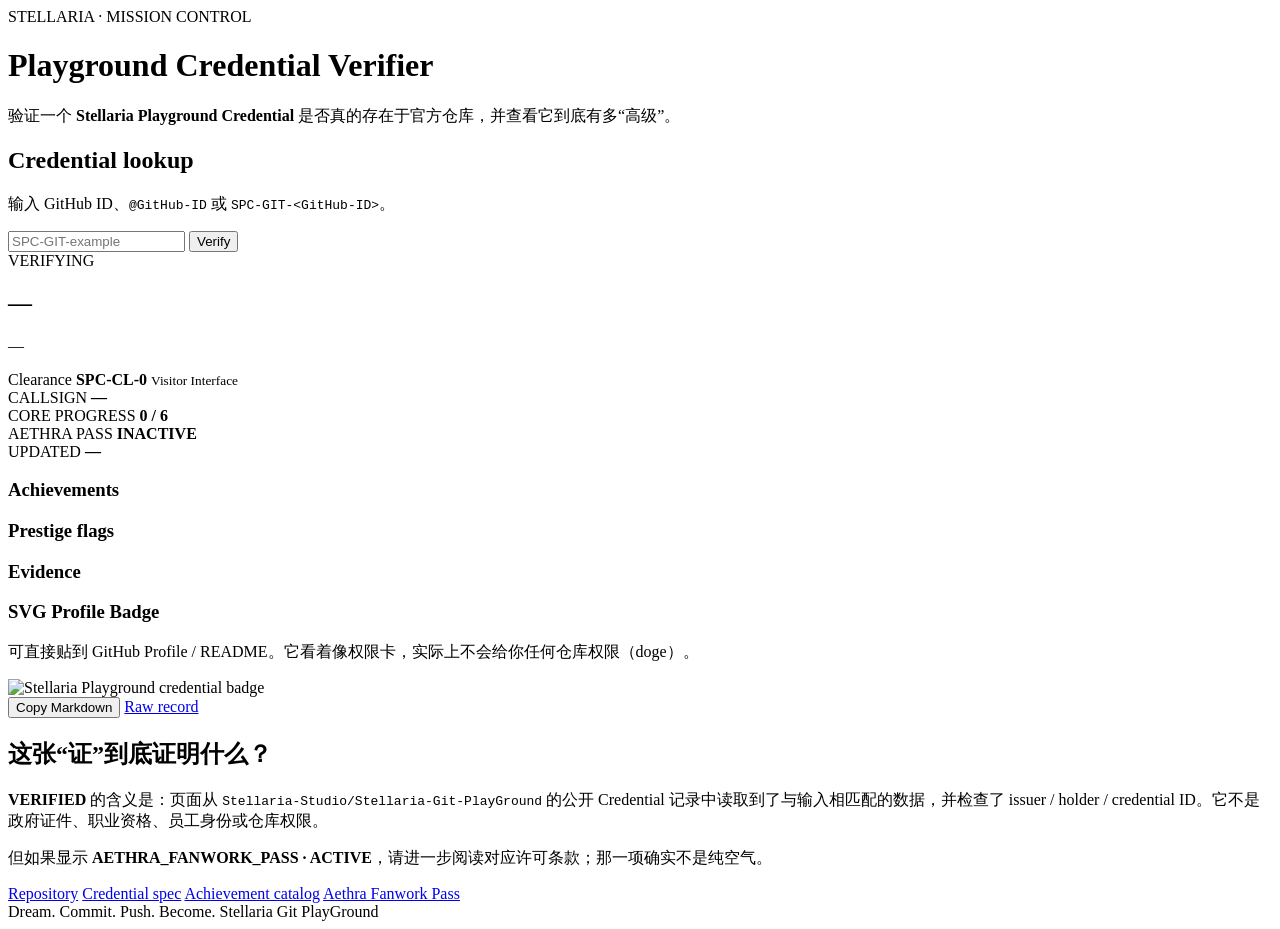
==== site/index.html @ a42d2d51 "feat(site): add credential verifier UI" ====
<!doctype html>
<html lang="zh-CN">
<head>
  <meta charset="utf-8" />
  <meta name="viewport" content="width=device-width, initial-scale=1" />
  <meta name="theme-color" content="#0b1020" />
  <title>Stellaria Playground Credential Verifier</title>
  <meta name="description" content="Verify Stellaria Git PlayGround credentials, achievements, clearance and Aethra Fanwork Pass status." />
  <link rel="stylesheet" href="./styles.css" />
</head>
<body>
  <main class="shell">
    <header class="hero">
      <div class="eyebrow">STELLARIA · MISSION CONTROL</div>
      <h1>Playground Credential Verifier</h1>
      <p>验证一个 <strong>Stellaria Playground Credential</strong> 是否真的存在于官方仓库，并查看它到底有多“高级”。</p>
    </header>

    <section class="panel lookup" aria-labelledby="lookup-title">
      <div>
        <h2 id="lookup-title">Credential lookup</h2>
        <p>输入 GitHub ID、<code>@GitHub-ID</code> 或 <code>SPC-GIT-&lt;GitHub-ID&gt;</code>。</p>
      </div>
      <form id="lookup-form">
        <input id="credential-input" name="credential" autocomplete="off" spellcheck="false" placeholder="SPC-GIT-example" aria-label="Credential ID or GitHub login" />
        <button type="submit">Verify</button>
      </form>
      <div id="status" class="status" role="status" aria-live="polite"></div>
    </section>

    <section id="result" class="panel credential hidden" aria-live="polite">
      <div class="credential-head">
        <div>
          <div id="verify-chip" class="verify-chip">VERIFYING</div>
          <h2 id="credential-id">—</h2>
          <p id="holder">—</p>
        </div>
        <div class="clearance-block">
          <span>Clearance</span>
          <strong id="clearance-code">SPC-CL-0</strong>
          <small id="clearance-title">Visitor Interface</small>
        </div>
      </div>

      <div class="grid">
        <article class="metric">
          <span>CALLSIGN</span>
          <strong id="callsign">—</strong>
        </article>
        <article class="metric">
          <span>CORE PROGRESS</span>
          <strong id="core-progress">0 / 6</strong>
        </article>
        <article class="metric">
          <span>AETHRA PASS</span>
          <strong id="aethra-pass">INACTIVE</strong>
        </article>
        <article class="metric">
          <span>UPDATED</span>
          <strong id="updated-at">—</strong>
        </article>
      </div>

      <div class="section-block">
        <h3>Achievements</h3>
        <div id="achievements" class="chips"></div>
      </div>

      <div class="section-block">
        <h3>Prestige flags</h3>
        <div id="prestige" class="chips muted-chips"></div>
      </div>

      <div class="section-block">
        <h3>Evidence</h3>
        <div id="evidence" class="evidence"></div>
      </div>

      <div class="section-block badge-zone">
        <div>
          <h3>SVG Profile Badge</h3>
          <p>可直接贴到 GitHub Profile / README。它看着像权限卡，实际上不会给你任何仓库权限（doge）。</p>
        </div>
        <img id="badge" alt="Stellaria Playground credential badge" />
        <div class="actions">
          <button id="copy-badge" type="button">Copy Markdown</button>
          <a id="record-link" href="#" target="_blank" rel="noreferrer">Raw record</a>
        </div>
      </div>
    </section>

    <section class="panel notes">
      <h2>这张“证”到底证明什么？</h2>
      <p><strong>VERIFIED</strong> 的含义是：页面从 <code>Stellaria-Studio/Stellaria-Git-PlayGround</code> 的公开 Credential 记录中读取到了与输入相匹配的数据，并检查了 issuer / holder / credential ID。它不是政府证件、职业资格、员工身份或仓库权限。</p>
      <p>但如果显示 <strong>AETHRA_FANWORK_PASS · ACTIVE</strong>，请进一步阅读对应许可条款；那一项确实不是纯空气。</p>
      <div class="links">
        <a href="https://github.com/Stellaria-Studio/Stellaria-Git-PlayGround" target="_blank" rel="noreferrer">Repository</a>
        <a href="./CREDENTIALS.md">Credential spec</a>
        <a href="./ACHIEVEMENTS.md">Achievement catalog</a>
        <a href="./AETHRA-FANWORK-PASS.md">Aethra Fanwork Pass</a>
      </div>
    </section>

    <footer>
      <span>Dream. Commit. Push. Become.</span>
      <span>Stellaria Git PlayGround</span>
    </footer>
  </main>

  <script src="./app.js" defer></script>
</body>
</html>
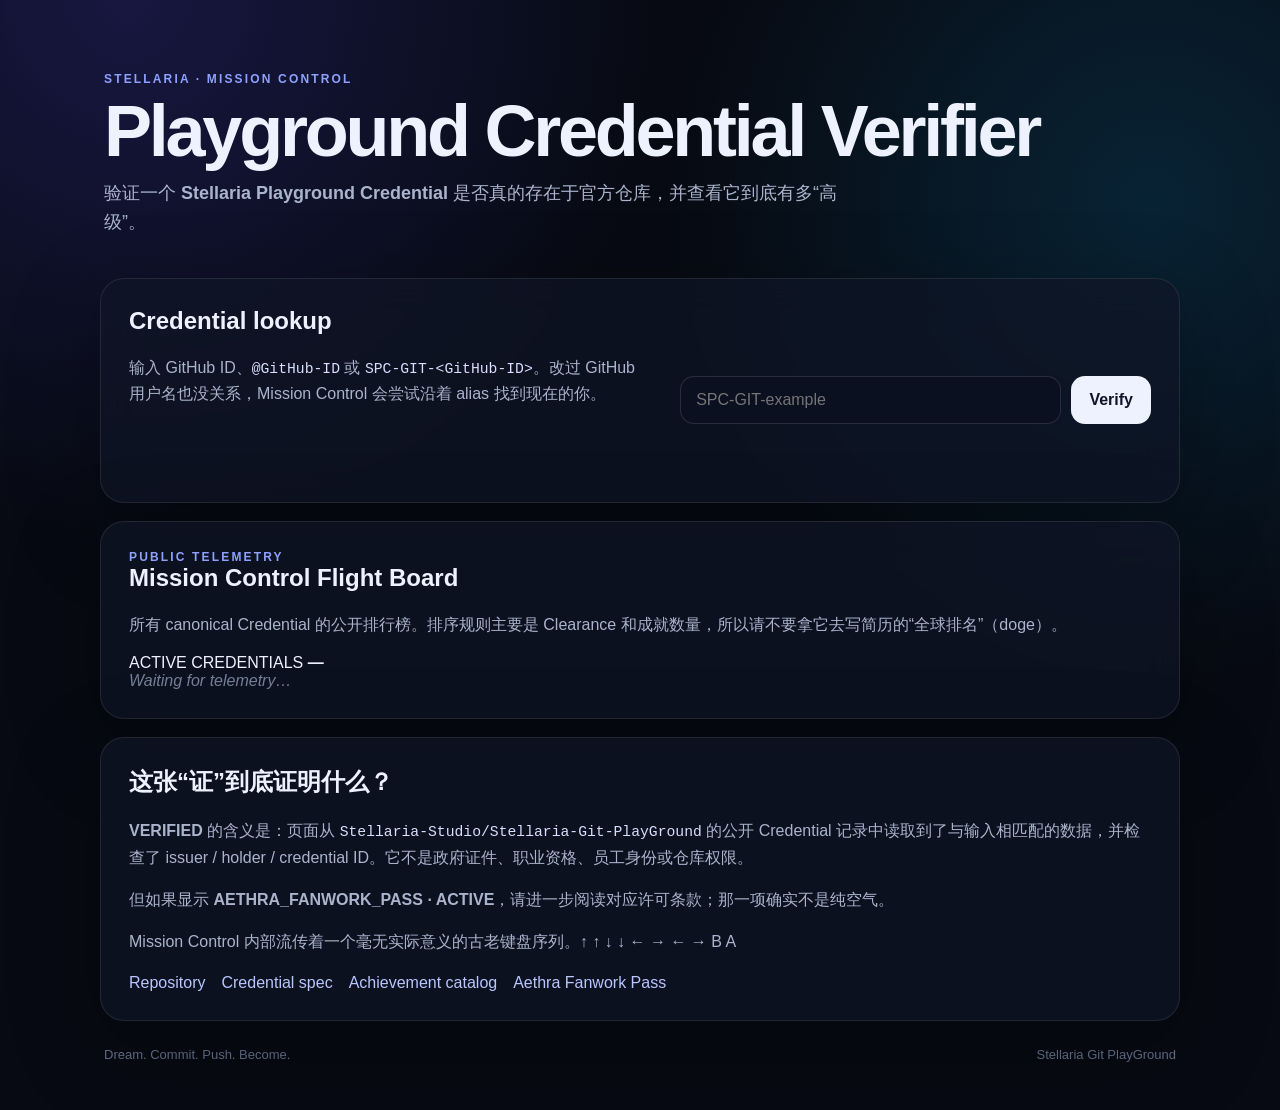
==== commit 31f3a105: "feat(site): add Mission Control flight board" ====
--- a/site/index.html
+++ b/site/index.html
@@ -19,7 +19,7 @@
     <section class="panel lookup" aria-labelledby="lookup-title">
       <div>
         <h2 id="lookup-title">Credential lookup</h2>
-        <p>输入 GitHub ID、<code>@GitHub-ID</code> 或 <code>SPC-GIT-&lt;GitHub-ID&gt;</code>。</p>
+        <p>输入 GitHub ID、<code>@GitHub-ID</code> 或 <code>SPC-GIT-&lt;GitHub-ID&gt;</code>。改过 GitHub 用户名也没关系，Mission Control 会尝试沿着 alias 找到现在的你。</p>
       </div>
       <form id="lookup-form">
         <input id="credential-input" name="credential" autocomplete="off" spellcheck="false" placeholder="SPC-GIT-example" aria-label="Credential ID or GitHub login" />
@@ -56,8 +56,16 @@
           <strong id="aethra-pass">INACTIVE</strong>
         </article>
         <article class="metric">
+          <span>SIGNAL SCORE</span>
+          <strong id="signal-score">0</strong>
+        </article>
+        <article class="metric">
           <span>UPDATED</span>
           <strong id="updated-at">—</strong>
+        </article>
+        <article class="metric">
+          <span>SUBJECT</span>
+          <strong id="subject-id">—</strong>
         </article>
       </div>
 
@@ -69,6 +77,11 @@
       <div class="section-block">
         <h3>Prestige flags</h3>
         <div id="prestige" class="chips muted-chips"></div>
+      </div>
+
+      <div class="section-block">
+        <h3>Known aliases</h3>
+        <div id="aliases" class="chips muted-chips"></div>
       </div>
 
       <div class="section-block">
@@ -89,10 +102,28 @@
       </div>
     </section>
 
+    <section class="panel flight-board" aria-labelledby="flight-board-title">
+      <div class="flight-board-head">
+        <div>
+          <div class="eyebrow">PUBLIC TELEMETRY</div>
+          <h2 id="flight-board-title">Mission Control Flight Board</h2>
+          <p>所有 canonical Credential 的公开排行榜。排序规则主要是 Clearance 和成就数量，所以请不要拿它去写简历的“全球排名”（doge）。</p>
+        </div>
+        <div class="board-stats">
+          <span>ACTIVE CREDENTIALS</span>
+          <strong id="credential-count">—</strong>
+        </div>
+      </div>
+      <div id="roster" class="roster">
+        <div class="empty">Waiting for telemetry…</div>
+      </div>
+    </section>
+
     <section class="panel notes">
       <h2>这张“证”到底证明什么？</h2>
       <p><strong>VERIFIED</strong> 的含义是：页面从 <code>Stellaria-Studio/Stellaria-Git-PlayGround</code> 的公开 Credential 记录中读取到了与输入相匹配的数据，并检查了 issuer / holder / credential ID。它不是政府证件、职业资格、员工身份或仓库权限。</p>
       <p>但如果显示 <strong>AETHRA_FANWORK_PASS · ACTIVE</strong>，请进一步阅读对应许可条款；那一项确实不是纯空气。</p>
+      <p class="easter-hint">Mission Control 内部流传着一个毫无实际意义的古老键盘序列。↑ ↑ ↓ ↓ ← → ← → B A</p>
       <div class="links">
         <a href="https://github.com/Stellaria-Studio/Stellaria-Git-PlayGround" target="_blank" rel="noreferrer">Repository</a>
         <a href="./CREDENTIALS.md">Credential spec</a>
@@ -100,6 +131,11 @@
         <a href="./AETHRA-FANWORK-PASS.md">Aethra Fanwork Pass</a>
       </div>
     </section>
+
+    <div id="doge-mode" class="doge-mode hidden" role="status" aria-live="polite">
+      <strong>👗 TUITION PROTOCOL DETECTED</strong>
+      <span>Mission Control has absolutely no idea why this was considered a necessary feature.</span>
+    </div>
 
     <footer>
       <span>Dream. Commit. Push. Become.</span>
--- a/site/styles.css
+++ b/site/styles.css
@@ -0,0 +1,251 @@
+:root {
+  color-scheme: dark;
+  font-family: Inter, ui-sans-serif, -apple-system, BlinkMacSystemFont, "SF Pro Display", "Segoe UI", sans-serif;
+  background: #070a12;
+  color: #eef2ff;
+}
+
+* { box-sizing: border-box; }
+
+body {
+  margin: 0;
+  min-height: 100vh;
+  background:
+    radial-gradient(circle at 10% 0%, rgba(79, 70, 229, .22), transparent 34rem),
+    radial-gradient(circle at 90% 18%, rgba(14, 165, 233, .16), transparent 30rem),
+    #070a12;
+}
+
+a { color: #b9c6ff; text-decoration: none; }
+a:hover { color: #fff; }
+
+code {
+  font-family: "SFMono-Regular", Consolas, monospace;
+  font-size: .92em;
+  color: #d8defe;
+}
+
+.shell {
+  width: min(1080px, calc(100% - 32px));
+  margin: 0 auto;
+  padding: 72px 0 48px;
+}
+
+.hero { padding: 0 4px 22px; }
+.eyebrow {
+  font-size: 12px;
+  font-weight: 800;
+  letter-spacing: .18em;
+  color: #8ea1ff;
+}
+
+h1 {
+  margin: 10px 0 12px;
+  font-size: clamp(38px, 7vw, 72px);
+  line-height: .98;
+  letter-spacing: -.045em;
+}
+
+.hero p {
+  max-width: 760px;
+  margin: 0;
+  font-size: 18px;
+  line-height: 1.65;
+  color: #aab4cc;
+}
+
+.panel {
+  margin-top: 18px;
+  border: 1px solid rgba(255,255,255,.09);
+  border-radius: 24px;
+  background: rgba(16, 22, 38, .72);
+  box-shadow: 0 26px 90px rgba(0,0,0,.28);
+  backdrop-filter: blur(18px);
+  padding: 28px;
+}
+
+.panel h2, .panel h3 { margin-top: 0; }
+.panel p { color: #aab4cc; line-height: 1.65; }
+
+.lookup {
+  display: grid;
+  grid-template-columns: minmax(0, 1fr) minmax(300px, .9fr);
+  gap: 28px;
+  align-items: end;
+}
+
+form { display: flex; gap: 10px; }
+input {
+  min-width: 0;
+  flex: 1;
+  height: 48px;
+  border: 1px solid rgba(255,255,255,.12);
+  border-radius: 14px;
+  background: #0b1020;
+  color: #fff;
+  padding: 0 15px;
+  outline: none;
+  font: inherit;
+}
+input:focus { border-color: #7c8cff; box-shadow: 0 0 0 4px rgba(124,140,255,.12); }
+
+button {
+  border: 0;
+  border-radius: 14px;
+  padding: 0 18px;
+  min-height: 44px;
+  background: #eef2ff;
+  color: #101428;
+  font: inherit;
+  font-weight: 800;
+  cursor: pointer;
+}
+button:hover { filter: brightness(.93); }
+
+.status { grid-column: 1 / -1; min-height: 1.4em; color: #9ca9c2; }
+.status.error { color: #ff9b9b; }
+.status.ok { color: #8ee8bd; }
+.hidden { display: none; }
+
+.credential {
+  background:
+    linear-gradient(135deg, rgba(30,41,74,.85), rgba(11,16,32,.84)),
+    rgba(16, 22, 38, .72);
+}
+
+.credential-head {
+  display: flex;
+  justify-content: space-between;
+  gap: 22px;
+  align-items: flex-start;
+  padding-bottom: 24px;
+  border-bottom: 1px solid rgba(255,255,255,.08);
+}
+
+.verify-chip {
+  display: inline-flex;
+  padding: 6px 10px;
+  border-radius: 999px;
+  background: rgba(46, 204, 113, .13);
+  color: #91f1bb;
+  font-size: 11px;
+  font-weight: 900;
+  letter-spacing: .12em;
+}
+
+.credential-head h2 {
+  margin: 11px 0 5px;
+  font-family: "SFMono-Regular", Consolas, monospace;
+  font-size: clamp(19px, 3vw, 28px);
+}
+
+#holder { margin: 0; }
+
+.clearance-block {
+  min-width: 250px;
+  padding: 18px;
+  border-radius: 18px;
+  background: rgba(7,10,18,.62);
+  border: 1px solid rgba(255,255,255,.08);
+}
+.clearance-block span, .metric span {
+  display: block;
+  color: #7f8aa4;
+  font-size: 10px;
+  font-weight: 800;
+  letter-spacing: .14em;
+}
+.clearance-block strong { display: block; margin: 7px 0 4px; font-size: 24px; }
+.clearance-block small { color: #aab4cc; }
+
+.grid {
+  display: grid;
+  grid-template-columns: repeat(4, 1fr);
+  gap: 12px;
+  margin-top: 18px;
+}
+.metric {
+  min-height: 105px;
+  padding: 18px;
+  border-radius: 18px;
+  background: rgba(7,10,18,.48);
+  border: 1px solid rgba(255,255,255,.06);
+}
+.metric strong {
+  display: block;
+  margin-top: 13px;
+  font-size: 16px;
+  word-break: break-word;
+}
+
+.section-block {
+  margin-top: 24px;
+  padding-top: 22px;
+  border-top: 1px solid rgba(255,255,255,.08);
+}
+
+.chips { display: flex; flex-wrap: wrap; gap: 9px; }
+.chip {
+  padding: 7px 10px;
+  border: 1px solid rgba(142,161,255,.22);
+  border-radius: 999px;
+  background: rgba(89,104,255,.10);
+  color: #cbd4ff;
+  font-family: "SFMono-Regular", Consolas, monospace;
+  font-size: 12px;
+}
+.muted-chips .chip { background: rgba(255,255,255,.045); border-color: rgba(255,255,255,.08); color: #aab4cc; }
+.empty { color: #758099; font-style: italic; }
+
+.evidence { display: grid; gap: 10px; }
+.evidence a {
+  display: flex;
+  justify-content: space-between;
+  gap: 16px;
+  padding: 13px 15px;
+  border-radius: 14px;
+  background: rgba(7,10,18,.48);
+  border: 1px solid rgba(255,255,255,.06);
+}
+.evidence small { color: #7f8aa4; }
+
+.badge-zone img {
+  max-width: 100%;
+  min-height: 28px;
+  margin: 8px 0 14px;
+}
+.actions { display: flex; gap: 10px; align-items: center; flex-wrap: wrap; }
+.actions a {
+  min-height: 44px;
+  display: inline-flex;
+  align-items: center;
+  padding: 0 14px;
+  border-radius: 14px;
+  background: rgba(255,255,255,.06);
+}
+
+.links { display: flex; gap: 16px; flex-wrap: wrap; margin-top: 18px; }
+footer {
+  display: flex;
+  justify-content: space-between;
+  gap: 20px;
+  padding: 26px 4px 0;
+  color: #65708a;
+  font-size: 13px;
+}
+
+@media (max-width: 800px) {
+  .shell { padding-top: 42px; }
+  .lookup { grid-template-columns: 1fr; }
+  .grid { grid-template-columns: 1fr 1fr; }
+  .credential-head { flex-direction: column; }
+  .clearance-block { width: 100%; }
+}
+
+@media (max-width: 520px) {
+  .panel { padding: 20px; border-radius: 20px; }
+  form { flex-direction: column; }
+  button { min-height: 48px; }
+  .grid { grid-template-columns: 1fr; }
+  footer { flex-direction: column; }
+}
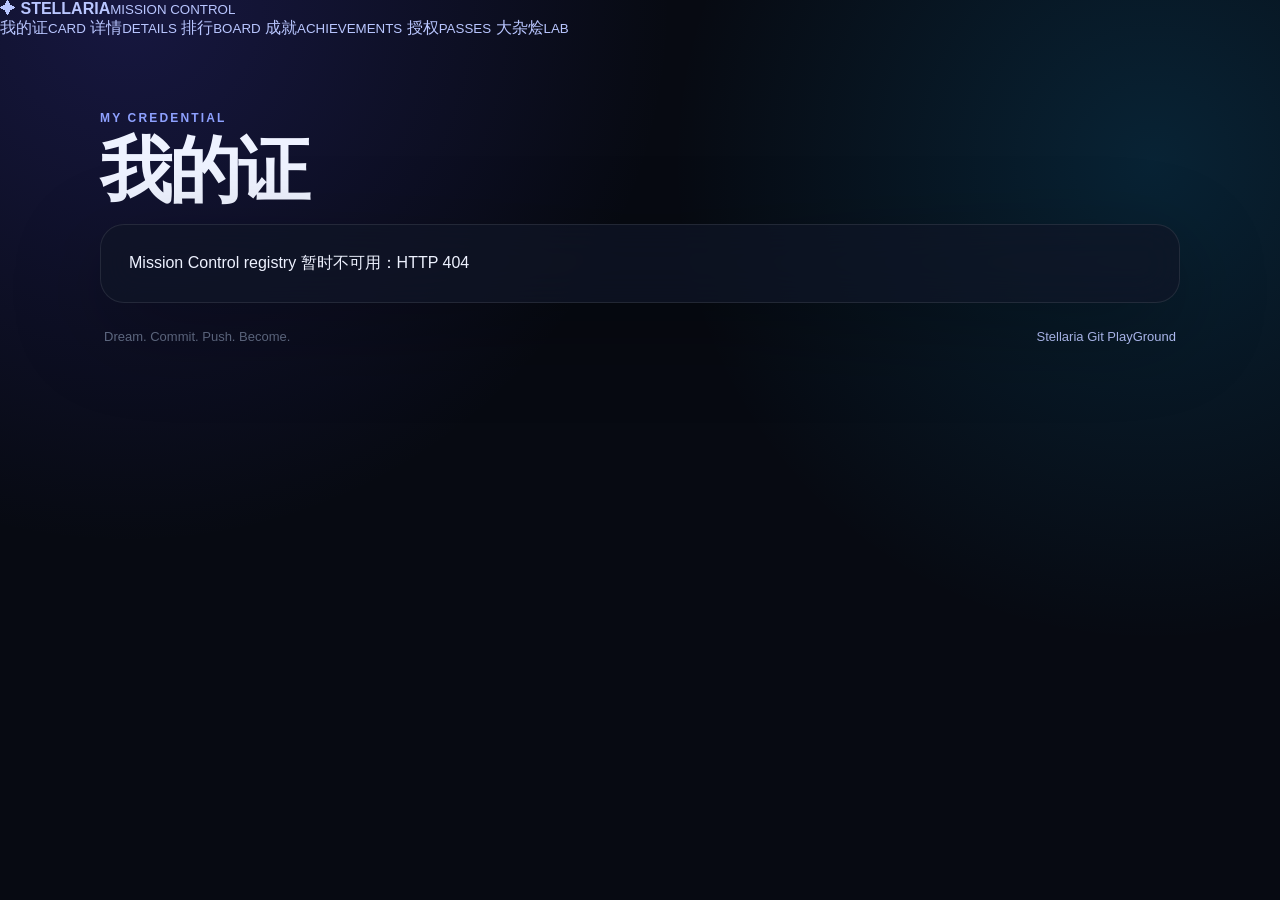
==== commit 7cc445e6: "feat(site): make credential card the Mission Control landing page" ====
--- a/site/index.html
+++ b/site/index.html
@@ -3,146 +3,14 @@
 <head>
   <meta charset="utf-8" />
   <meta name="viewport" content="width=device-width, initial-scale=1" />
-  <meta name="theme-color" content="#0b1020" />
-  <title>Stellaria Playground Credential Verifier</title>
-  <meta name="description" content="Verify Stellaria Git PlayGround credentials, achievements, clearance and Aethra Fanwork Pass status." />
+  <meta name="theme-color" content="#070a12" />
+  <title>我的证 · Stellaria Mission Control</title>
+  <meta name="description" content="Stellaria Git PlayGround Mission Control — credentials, achievements, leaderboard and fanwork authorization registry." />
   <link rel="stylesheet" href="./styles.css" />
 </head>
-<body>
-  <main class="shell">
-    <header class="hero">
-      <div class="eyebrow">STELLARIA · MISSION CONTROL</div>
-      <h1>Playground Credential Verifier</h1>
-      <p>验证一个 <strong>Stellaria Playground Credential</strong> 是否真的存在于官方仓库，并查看它到底有多“高级”。</p>
-    </header>
-
-    <section class="panel lookup" aria-labelledby="lookup-title">
-      <div>
-        <h2 id="lookup-title">Credential lookup</h2>
-        <p>输入 GitHub ID、<code>@GitHub-ID</code> 或 <code>SPC-GIT-&lt;GitHub-ID&gt;</code>。改过 GitHub 用户名也没关系，Mission Control 会尝试沿着 alias 找到现在的你。</p>
-      </div>
-      <form id="lookup-form">
-        <input id="credential-input" name="credential" autocomplete="off" spellcheck="false" placeholder="SPC-GIT-example" aria-label="Credential ID or GitHub login" />
-        <button type="submit">Verify</button>
-      </form>
-      <div id="status" class="status" role="status" aria-live="polite"></div>
-    </section>
-
-    <section id="result" class="panel credential hidden" aria-live="polite">
-      <div class="credential-head">
-        <div>
-          <div id="verify-chip" class="verify-chip">VERIFYING</div>
-          <h2 id="credential-id">—</h2>
-          <p id="holder">—</p>
-        </div>
-        <div class="clearance-block">
-          <span>Clearance</span>
-          <strong id="clearance-code">SPC-CL-0</strong>
-          <small id="clearance-title">Visitor Interface</small>
-        </div>
-      </div>
-
-      <div class="grid">
-        <article class="metric">
-          <span>CALLSIGN</span>
-          <strong id="callsign">—</strong>
-        </article>
-        <article class="metric">
-          <span>CORE PROGRESS</span>
-          <strong id="core-progress">0 / 6</strong>
-        </article>
-        <article class="metric">
-          <span>AETHRA PASS</span>
-          <strong id="aethra-pass">INACTIVE</strong>
-        </article>
-        <article class="metric">
-          <span>SIGNAL SCORE</span>
-          <strong id="signal-score">0</strong>
-        </article>
-        <article class="metric">
-          <span>UPDATED</span>
-          <strong id="updated-at">—</strong>
-        </article>
-        <article class="metric">
-          <span>SUBJECT</span>
-          <strong id="subject-id">—</strong>
-        </article>
-      </div>
-
-      <div class="section-block">
-        <h3>Achievements</h3>
-        <div id="achievements" class="chips"></div>
-      </div>
-
-      <div class="section-block">
-        <h3>Prestige flags</h3>
-        <div id="prestige" class="chips muted-chips"></div>
-      </div>
-
-      <div class="section-block">
-        <h3>Known aliases</h3>
-        <div id="aliases" class="chips muted-chips"></div>
-      </div>
-
-      <div class="section-block">
-        <h3>Evidence</h3>
-        <div id="evidence" class="evidence"></div>
-      </div>
-
-      <div class="section-block badge-zone">
-        <div>
-          <h3>SVG Profile Badge</h3>
-          <p>可直接贴到 GitHub Profile / README。它看着像权限卡，实际上不会给你任何仓库权限（doge）。</p>
-        </div>
-        <img id="badge" alt="Stellaria Playground credential badge" />
-        <div class="actions">
-          <button id="copy-badge" type="button">Copy Markdown</button>
-          <a id="record-link" href="#" target="_blank" rel="noreferrer">Raw record</a>
-        </div>
-      </div>
-    </section>
-
-    <section class="panel flight-board" aria-labelledby="flight-board-title">
-      <div class="flight-board-head">
-        <div>
-          <div class="eyebrow">PUBLIC TELEMETRY</div>
-          <h2 id="flight-board-title">Mission Control Flight Board</h2>
-          <p>所有 canonical Credential 的公开排行榜。排序规则主要是 Clearance 和成就数量，所以请不要拿它去写简历的“全球排名”（doge）。</p>
-        </div>
-        <div class="board-stats">
-          <span>ACTIVE CREDENTIALS</span>
-          <strong id="credential-count">—</strong>
-        </div>
-      </div>
-      <div id="roster" class="roster">
-        <div class="empty">Waiting for telemetry…</div>
-      </div>
-    </section>
-
-    <section class="panel notes">
-      <h2>这张“证”到底证明什么？</h2>
-      <p><strong>VERIFIED</strong> 的含义是：页面从 <code>Stellaria-Studio/Stellaria-Git-PlayGround</code> 的公开 Credential 记录中读取到了与输入相匹配的数据，并检查了 issuer / holder / credential ID。它不是政府证件、职业资格、员工身份或仓库权限。</p>
-      <p>但如果显示 <strong>AETHRA_FANWORK_PASS · ACTIVE</strong>，请进一步阅读对应许可条款；那一项确实不是纯空气。</p>
-      <p class="easter-hint">Mission Control 内部流传着一个毫无实际意义的古老键盘序列。↑ ↑ ↓ ↓ ← → ← → B A</p>
-      <div class="links">
-        <a href="https://github.com/Stellaria-Studio/Stellaria-Git-PlayGround" target="_blank" rel="noreferrer">Repository</a>
-        <a href="./CREDENTIALS.md">Credential spec</a>
-        <a href="./ACHIEVEMENTS.md">Achievement catalog</a>
-        <a href="./AETHRA-FANWORK-PASS.md">Aethra Fanwork Pass</a>
-      </div>
-    </section>
-
-    <div id="doge-mode" class="doge-mode hidden" role="status" aria-live="polite">
-      <strong>👗 TUITION PROTOCOL DETECTED</strong>
-      <span>Mission Control has absolutely no idea why this was considered a necessary feature.</span>
-    </div>
-
-    <footer>
-      <span>Dream. Commit. Push. Become.</span>
-      <span>Stellaria Git PlayGround</span>
-    </footer>
-  </main>
-
+<body data-page="card">
+  <div id="app"></div>
+  <noscript>这个 Mission Control 需要 JavaScript 才能读取 canonical Credential。</noscript>
   <script src="./app.js" defer></script>
 </body>
 </html>
--- a/site/styles.css
+++ b/site/styles.css
@@ -14,6 +14,14 @@
     radial-gradient(circle at 10% 0%, rgba(79, 70, 229, .22), transparent 34rem),
     radial-gradient(circle at 90% 18%, rgba(14, 165, 233, .16), transparent 30rem),
     #070a12;
+  transition: background .35s ease;
+}
+
+body.tuition-protocol {
+  background:
+    radial-gradient(circle at 12% 0%, rgba(236, 72, 153, .25), transparent 34rem),
+    radial-gradient(circle at 88% 18%, rgba(99, 102, 241, .22), transparent 30rem),
+    #090712;
 }
 
 a { color: #b9c6ff; text-decoration: none; }
@@ -105,7 +113,7 @@
 .status { grid-column: 1 / -1; min-height: 1.4em; color: #9ca9c2; }
 .status.error { color: #ff9b9b; }
 .status.ok { color: #8ee8bd; }
-.hidden { display: none; }
+.hidden { display: none !important; }
 
 .credential {
   background:
@@ -148,7 +156,7 @@
   background: rgba(7,10,18,.62);
   border: 1px solid rgba(255,255,255,.08);
 }
-.clearance-block span, .metric span {
+.clearance-block span, .metric span, .board-stats span {
   display: block;
   color: #7f8aa4;
   font-size: 10px;
@@ -160,7 +168,7 @@
 
 .grid {
   display: grid;
-  grid-template-columns: repeat(4, 1fr);
+  grid-template-columns: repeat(3, 1fr);
   gap: 12px;
   margin-top: 18px;
 }
@@ -193,6 +201,14 @@
   color: #cbd4ff;
   font-family: "SFMono-Regular", Consolas, monospace;
   font-size: 12px;
+}
+.chip[data-rarity="rare"] {
+  border-color: rgba(96, 165, 250, .55);
+  box-shadow: inset 0 0 18px rgba(59, 130, 246, .08);
+}
+.chip[data-rarity="legendary"] {
+  border-color: rgba(216, 180, 254, .7);
+  box-shadow: inset 0 0 18px rgba(168, 85, 247, .11), 0 0 18px rgba(168, 85, 247, .07);
 }
 .muted-chips .chip { background: rgba(255,255,255,.045); border-color: rgba(255,255,255,.08); color: #aab4cc; }
 .empty { color: #758099; font-style: italic; }
@@ -224,6 +240,76 @@
   background: rgba(255,255,255,.06);
 }
 
+.flight-board-head {
+  display: flex;
+  justify-content: space-between;
+  gap: 24px;
+  align-items: flex-start;
+}
+.flight-board-head h2 { margin: 8px 0 8px; }
+.board-stats {
+  min-width: 170px;
+  padding: 16px 18px;
+  border: 1px solid rgba(255,255,255,.08);
+  border-radius: 18px;
+  background: rgba(7,10,18,.42);
+}
+.board-stats strong { display: block; margin-top: 8px; font-size: 28px; }
+
+.roster { display: grid; gap: 9px; margin-top: 22px; }
+.roster-card {
+  width: 100%;
+  display: grid;
+  grid-template-columns: 52px minmax(180px, 1fr) 130px 100px 100px;
+  gap: 12px;
+  align-items: center;
+  min-height: 66px;
+  padding: 10px 14px;
+  text-align: left;
+  color: #eef2ff;
+  background: rgba(7,10,18,.48);
+  border: 1px solid rgba(255,255,255,.06);
+}
+.roster-card:hover {
+  border-color: rgba(142,161,255,.32);
+  background: rgba(25,33,58,.74);
+  filter: none;
+}
+.roster-rank {
+  font-family: "SFMono-Regular", Consolas, monospace;
+  color: #74809a;
+}
+.roster-identity { display: flex; flex-direction: column; min-width: 0; }
+.roster-identity strong { overflow: hidden; text-overflow: ellipsis; white-space: nowrap; }
+.roster-identity small { margin-top: 4px; color: #7f8aa4; overflow: hidden; text-overflow: ellipsis; white-space: nowrap; }
+.roster-clearance, .roster-score {
+  font-family: "SFMono-Regular", Consolas, monospace;
+  font-size: 12px;
+  color: #bdc8e2;
+}
+.roster-pass { color: #d8b4fe; font-size: 12px; font-weight: 800; }
+
+.easter-hint { opacity: .48; font-size: 12px; }
+.doge-mode {
+  position: fixed;
+  left: 50%;
+  bottom: 24px;
+  z-index: 50;
+  transform: translateX(-50%);
+  width: min(640px, calc(100% - 32px));
+  display: flex;
+  flex-direction: column;
+  gap: 5px;
+  padding: 16px 18px;
+  border: 1px solid rgba(244, 114, 182, .32);
+  border-radius: 18px;
+  background: rgba(33, 13, 34, .94);
+  box-shadow: 0 18px 70px rgba(0,0,0,.46);
+  backdrop-filter: blur(18px);
+}
+.doge-mode strong { color: #f9a8d4; letter-spacing: .05em; }
+.doge-mode span { color: #c8b6ca; font-size: 13px; }
+
 .links { display: flex; gap: 16px; flex-wrap: wrap; margin-top: 18px; }
 footer {
   display: flex;
@@ -238,8 +324,10 @@
   .shell { padding-top: 42px; }
   .lookup { grid-template-columns: 1fr; }
   .grid { grid-template-columns: 1fr 1fr; }
-  .credential-head { flex-direction: column; }
-  .clearance-block { width: 100%; }
+  .credential-head, .flight-board-head { flex-direction: column; }
+  .clearance-block, .board-stats { width: 100%; }
+  .roster-card { grid-template-columns: 42px minmax(0, 1fr) 90px; }
+  .roster-score, .roster-pass { display: none; }
 }
 
 @media (max-width: 520px) {
@@ -247,5 +335,7 @@
   form { flex-direction: column; }
   button { min-height: 48px; }
   .grid { grid-template-columns: 1fr; }
+  .roster-card { grid-template-columns: 36px minmax(0, 1fr); }
+  .roster-clearance { display: none; }
   footer { flex-direction: column; }
 }
